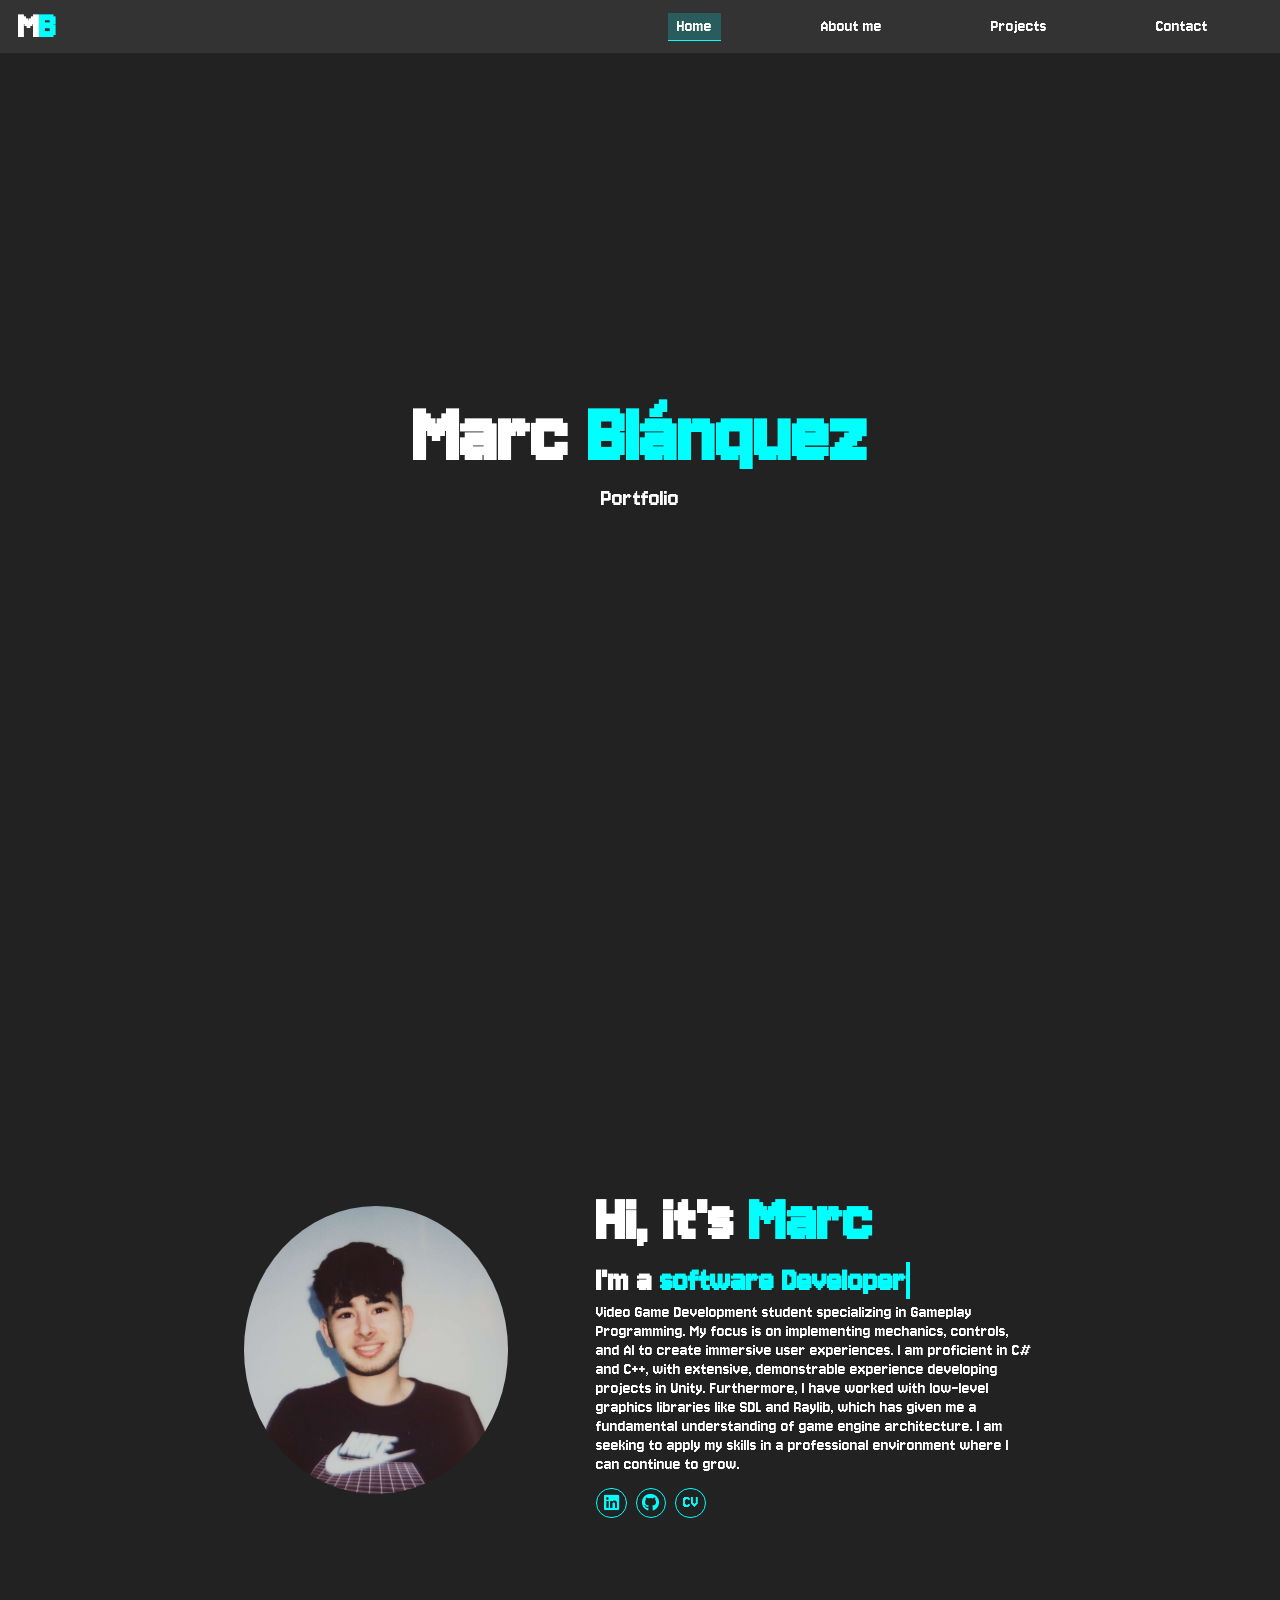
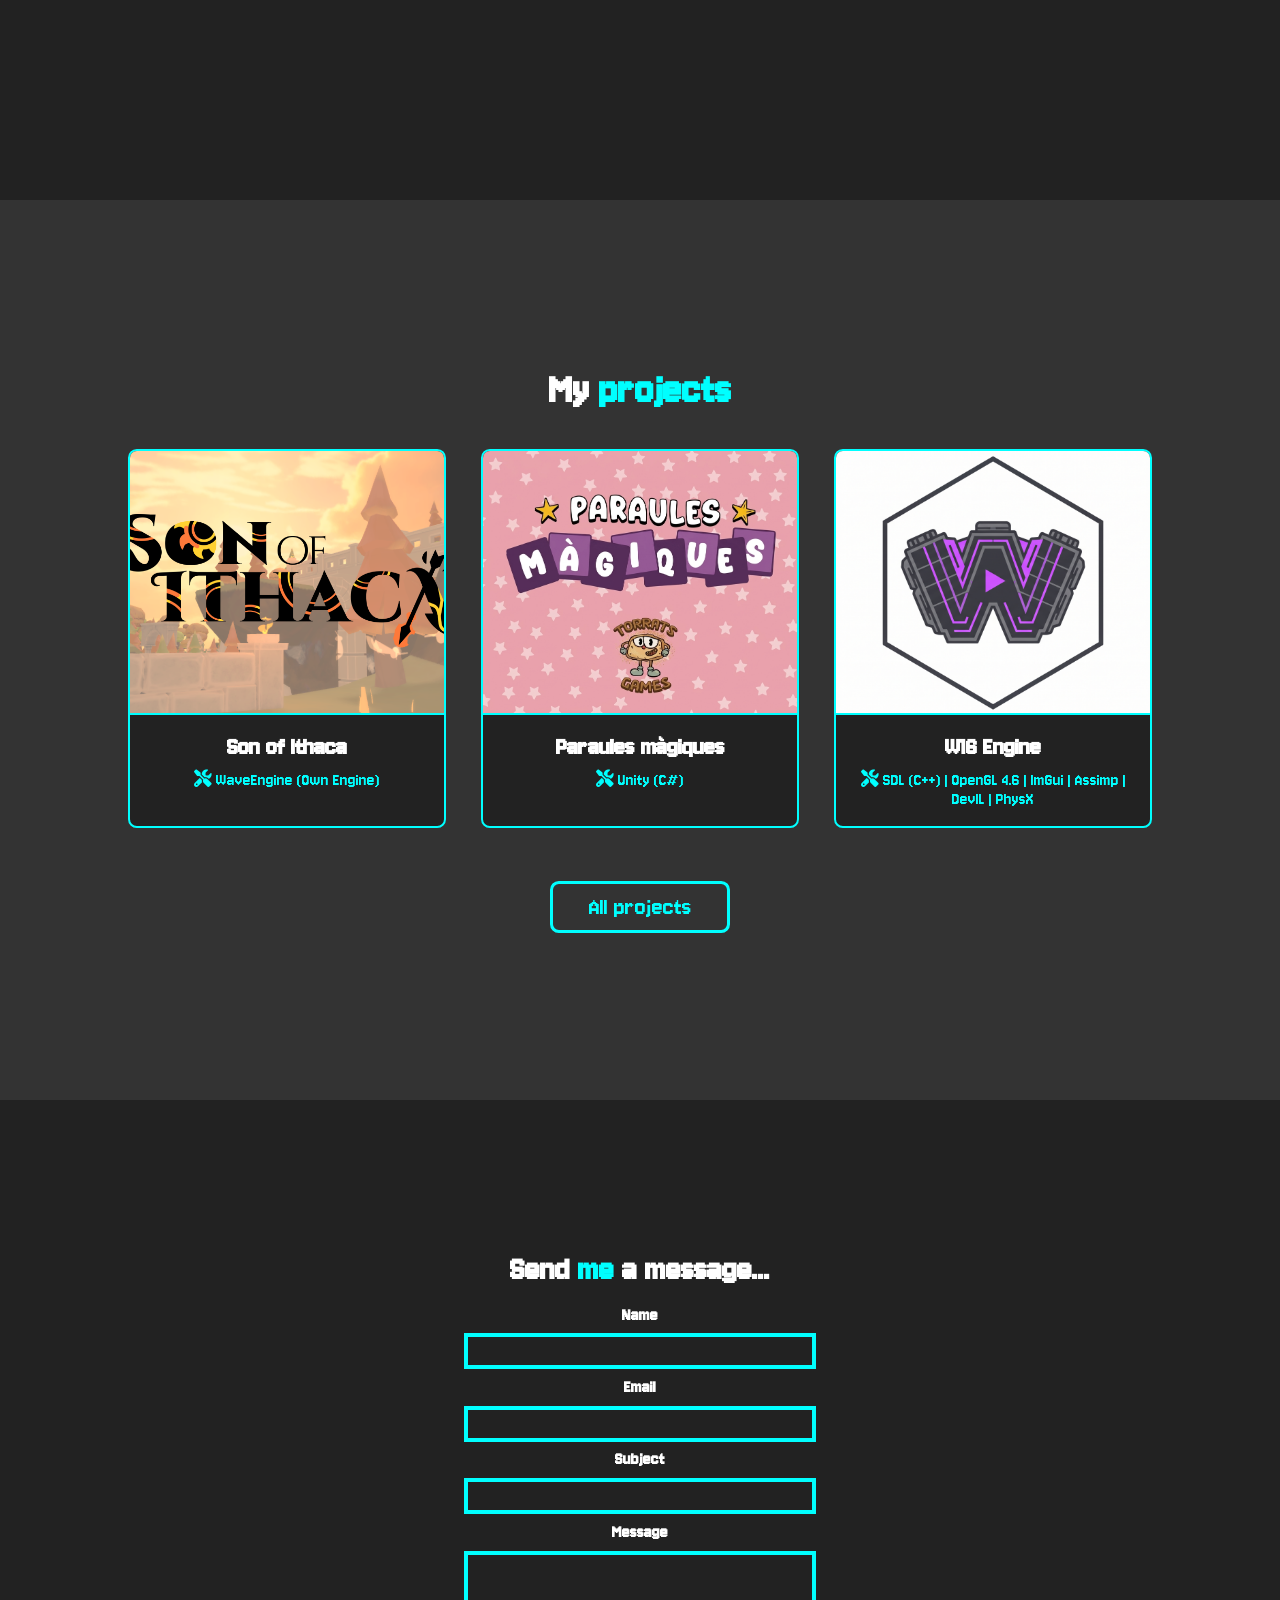
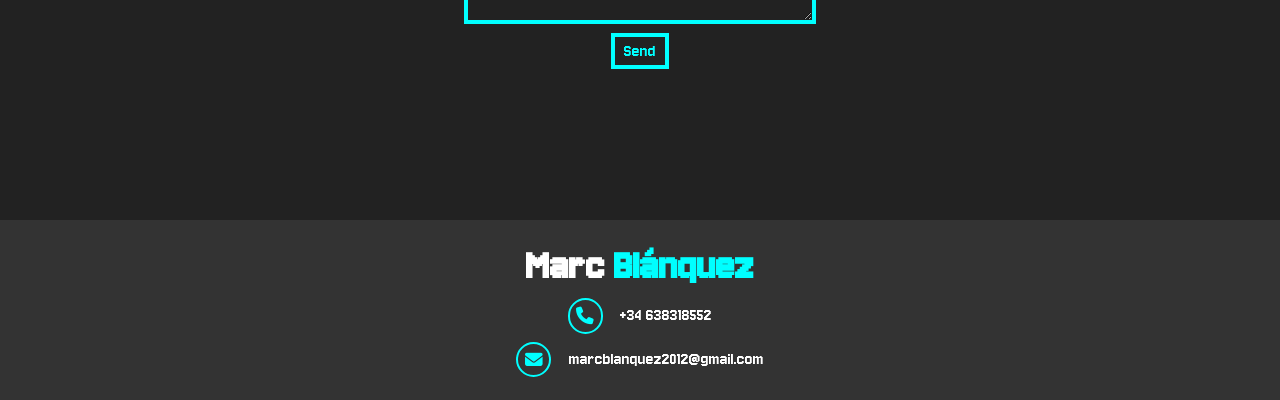
==== index.html @ d8233a61 "Update index.html" ====
<!DOCTYPE html>
<html lang="en">
<head>
  <meta charset="UTF-8">
  <meta http-equiv="X-UA-Compatible" content="IE=edge">
  <meta name="viewport" content="width=device-width, initial-scale=1.0, maximum-scale=1.0, user-scalable=no">
  <meta name="description" content="Portfolio of Marc Blánquez, a Gameplay and Engine Programmer specialized in C++, custom game engines, and gameplay mechanics. Explore my technical projects and game development work.">
  <link rel="icon" type="image/jpeg" href="resources/mi-foto.jpg">
  <link rel="apple-touch-icon" href="resources/mi-foto.jpg">
  <title>Marc Blánquez Portfolio</title>
  <link rel="stylesheet" href="https://cdnjs.cloudflare.com/ajax/libs/font-awesome/6.5.2/css/all.min.css">
  <link rel="stylesheet" href="css/styles.css">
  <link rel="stylesheet" href="css/index.css">
  <script src="data.js" defer></script>
  <script src="scripts.js" defer></script>
</head>
<body>
    <div class="wrapper">
        <header class ="header">
            <nav class="navbar">
                <div class="brand">
                    <h2>M<span>B</span></h2>
                </div>
                <ul class="menu">
                    <li><a href="#home">Home</a></li>
                    <li><a href="#about-me">About me</a></li>
                    <li><a href="#projects">Projects</a></li>
                    <li><a href="#contact">Contact</a></li>
                </ul>
            </nav>
        </header>  
        <main class="main">
            <div id="home" class="home">
                <video class="resume-video" loop autoplay muted>
                    <source src="resources/videos/Background.mp4" type="video/mp4">
                </video>
                <div class="home-content">
                    <h1>Marc <span>Blánquez</span></h1>
                    <p>Portfolio</p>
                </div>
            </div>
            <div id="about-me" class="about-me">
                <img class="self-image" src="resources/mi-foto.jpg" alt="">
                <div class="about-me-content">
                    <h1>Hi, it's <span>Marc</span></h2>
                    <h3 class="typing-text">I'm a <span></span></h3>
                    <p>Video Game Development student specializing in Gameplay Programming. My focus is on implementing mechanics, controls, and AI to create immersive user experiences. I am proficient in C# and C++, with extensive, demonstrable experience developing projects in Unity. Furthermore, I have worked with low-level graphics libraries like SDL and Raylib, which has given me a fundamental understanding of game engine architecture. I am seeking to apply my skills in a professional environment where I can continue to grow.</p>
                    <div class="about-me-icons">
                        <a href="https://linkedin.com/in/marc-blanquez-padilla-b49224221"><i class="fa-brands fa-linkedin"></i></a>
                        <a href="https://github.com/MarcBlanquezPadilla"><i class="fa-brands fa-github"></i></a>
                        <a class="about-me-download" href="resources/CV-ENG.pdf" download="MarcBlanquez_CV.pdf">CV</a>
                    </div>
                </div>                
            </div>
            <div id="projects" class="projects">
                <h1>My <span>projects</span></h1>
                <div id="projects-grid" class="projects-grid"></div>
                <button id="all-projects-btn" class="all-projects-btn">All projects</button>
            </div>
            <div id="contact" class="contact">
                <h1>Send <span>me</span> a message...</h1>
                <form action="https://formsubmit.co/marcblanquez2012@gmail.com" method="POST">
                    <h3>Name</h3>
                    <input class="contact-input" type="text" name="name" required>
                    <h3>Email</h3>
                    <input class="contact-input" type="email" name="email" required>
                    <h3>Subject</h3>
                    <input class="contact-input" type="text" name="subject" required>
                    <h3>Message</h3>
                    <textarea class = "contact-input" type="text" name="message" rows="3" required></textarea>
                    <button type ="submit">Send</button>
                </form>
            </div>
        </main>
        <footer>
            <div class="footer-content">
                <h2>Marc <span>Blánquez</span></h2>
                <div class="footer-contact">
                    <div class="footer-contact-icon"><i class="fa-solid fa-phone"></i></div>
                    <p>+34 638318552</p>
                </div>
                <div class="footer-contact">
                    <div class="footer-contact-icon"><i class="fa-solid fa-envelope"></i></div>
                    <p>marcblanquez2012@gmail.com</p>
                </div>
            </div>
        </footer>
    </div>  
</body>
</html>
---- css/styles.css ----
@import url('https://fonts.googleapis.com/css2?family=Jersey+10&display=swap');

* {
  margin: 0;
  padding: 0;
  box-sizing: border-box;
  text-decoration: none;
  border: none;
  outline: none;
  
  font-family: "Jersey 10", sans-serif;
}

html {
    scroll-behavior: smooth;
    -webkit-font-smoothing: antialiased;
    -webkit-text-size-adjust: 100%;
}

@media (orientation: landscape) and (max-width: 4000px) {
    html {
        font-size: 130%;
    }
}

@media (orientation: landscape) and (max-width: 3000px) {
    html {
        font-size: 100%;
    }
}

@media (orientation: landscape) and (max-width: 2500px) {
    html {
        font-size: 85%;
    }
}

@media (orientation: landscape) and (max-width: 2000px) {
    html {
        font-size: 70%;
    }
}

@media (orientation: landscape) and (max-width: 1500px) {
    html {
        font-size: 55%;
    }
}

@media (orientation: landscape) and (max-width: 1000px) {
    html {
        font-size: 40%;
    }
}

@media (orientation: landscape) and (max-width: 750px) {
    html {
        font-size: 30%;
    }
}

@media (orientation: portrait) and (max-width: 2000px) {
    html {
        font-size: 90%;
    }
}

@media (orientation: portrait) and (max-width: 1500px) {
    html {
        font-size: 75%;
    }
}

@media (orientation: portrait) and (max-width: 1000px) {
    html {
        font-size: 60%;
    }
}

@media (orientation: portrait) and (max-width: 750px) {
    html {
        font-size: 40%;
    }
}


body {
  font-family: "Jersey 10", sans-serif;
  overflow-x: hidden;
  background-color: #222222;
  display: flex;
}

.wrapper {
  width:100vw;
  height:400vh;
}

header {
    position: fixed;  
    width:100%;
    min-height: 6rem;
    background-color: #333333;
    z-index: 1000;
    display: flex;
    align-items: center;
    justify-content: center;
}

.navbar {
    width: 100vw;
    display: flex;
    justify-content: space-between;
    padding: 0.5rem 2rem;
    align-items: center;
}

.brand {
    font-size: 3rem;
    color: white;
    transition: ease .2s;
    cursor: pointer;
}

.brand span {
  color:aqua;
}

.brand:hover {
    transform: scale(1.1);
}

.menu {
    display:flex;
    width: 50vw;
    justify-content: space-around;
}

.menu li{
    list-style:none;
}

.menu a {
  color:white;
  text-decoration: none;
  padding:0.5rem 1rem;
  font-size: 2rem;
  border-bottom: 0.2rem solid transparent;
}

.menu a:hover , menu a:active{
    background-color: rgba(0,255,255, 20%);
    transition:ease .2s;
    border-bottom: 0.2rem solid aqua;
}

.menu a:not(:hover) {
    transition:ease-in .2s;
}

@media(orientation: portrait)
{
    .menu {
        width: 70vw;
    }
}

.menu a:hover, 
.menu a:active,
.menu a.active-link {
    background-color: rgba(0, 255, 255, 0.2);
    transition: ease .2s;
    border-bottom: 0.2rem solid aqua;
}

main {
    width: 100vw;
}

.home {
    width: 100vw;
    height: 100vh;
}

.resume-video {
    width: 100vw;
    height: 100vh;
    min-height: 70rem;
    object-fit: cover;
    position: absolute;
    z-index: -1;
    background-color: #222222;
}

.home-content {
    width: 100%;
    height: 100%;
    display: flex;
    flex-direction: column;
    align-items: center;
    justify-content: center;
    color:white;
}

.home-content h1 {
    font-size: 10rem;
}

.home-content h1 span{
    color:aqua;
}

.home-content p {
    font-size: 3rem;
}

.about-me{
    width: 100vw;
    height: 100vh;
    min-height: 70rem;
    background-color: #222222;
    align-items: center;
    justify-content: center;
    display: flex;
    flex-direction: row;
    gap: 10rem;
}

.about-me img{
    width: 30rem;
    border-radius: 50%;
}

.about-me-content {
    
    justify-content: center;
    display: inline-flex;
    flex-direction: column;
    width: 50rem;
    gap:0.5rem;
}

.about-me-content h1{
    font-size: 8rem;
    color: white;
}

.about-me-content h1 span{
    color:aqua;
}

.about-me-content h3{
    font-size: 4rem;
    color: white;
}

.about-me-content h3 span{
    color:aqua;
}

.about-me-content p{
    font-size: 2rem;
    color: white;
}

.about-me-icons{
    padding-top:1rem ;
    transition: ease 0.5s;
    display: flex;
    gap: 1rem;
}

.about-me-icons a {
    display: flex;
    justify-content: center;
    align-items: center;
    text-align: center;
    width: 3.5rem;
    height: 3.5rem;
    background-color: transparent;
    border: 0.2rem solid aqua;
    font-size: 2rem;
    border-radius: 50%;
    color:aqua;
}


.about-me-icons a:hover{
    transform: scale(1.1);
    color: white;
    border: 0.2rem solid white;
    transition: ease 0.2s;
    box-shadow: 0 0 0.5rem;
    
}

.typing-text span {
    position: relative;
}

.typing-text span::before{
    content: "software Developer";
    color: aqua;
    animation: words 8s infinite;
}

.typing-text span::after{
    content: "";
    color: aqua;
    width: calc(100%);
    border-left: 0.5rem solid aqua;
    animation: cursor 0.6s infinite;
}

@keyframes cursor {
    to{
        border-left: 0.5rem solid transparent;
    }
}

@keyframes words {
    0%,50% {
        content:"student";
    }
    51%,100% {
        content:"gameplay programmer";
    }
}

@media(orientation: portrait)
{
    .about-me {
        flex-direction: column;
        
    }

    .about-me-content {
        justify-content: center;
        display: inline-flex;
        flex-direction: column;
    }
}

.projects {
    width: 100vw;
    min-height: 100vh; 
    height: auto; 
    background-color: #333333;
    display: flex;
    flex-direction: column;
    align-items: center;
    justify-content: center;
    gap: 2rem;
    padding: 10rem 0;
}

.projects h1 {
    font-size: 5rem;
    color: white;
}

.projects h1 span {
    color: aqua;
}


.projects-grid {
    display: grid;
    grid-template-columns: repeat(auto-fit, minmax(30rem, 1fr));
    gap: 4rem;
    width: 80vw;
    max-width: 120rem;
    padding: 2rem 0;
}

.project-card {
    background-color: #222222;
    border: 0.3rem solid aqua;
    border-radius: 1rem;
    overflow: hidden;
    cursor: pointer;
    transition: transform 0.3s ease, box-shadow 0.3s ease, border-color 0.3s ease;
    display: flex;
    flex-direction: column;
}

.project-card:hover {
    transform: scale(1.05);
    box-shadow: 0rem 0rem 5rem rgba(0, 255, 255, 0.4);
    border-color: white;
}

.media-container {
    position: relative;
    width: 100%;
    height: 30rem;
    border-bottom: 0.3rem solid aqua;
    transition: border-color 0.3s ease;
}

.project-card:hover .media-container {
    border-bottom: 0.3rem solid white;
}

.card-poster {
    position: absolute;
    top: 0;
    left: 0;
    width: 100%;
    height: 100%;
    object-fit: cover;
    z-index: 1;
    transition: opacity 0.3s ease;
}

.project-card-video {
    width: 100%;
    height: 30rem;
    object-fit: cover;
    border-bottom: 0.3rem solid aqua;
    transition: border-color 0.3s ease;
}


.project-card:hover .project-card-video {
    border-bottom: 0.3rem solid white;
}

.project-card-info {
    padding: 2rem;
    text-align: center;
    display: flex;
    flex-direction: column;
    gap: 1rem;
}

.project-card-info h3 {
    color: white;
    font-size: 3rem;
}

.project-card-info p {
    color: aqua;
    font-size: 2rem;
}

.all-projects-btn {
    font-size: 3rem;
    padding: 1rem 4rem;
    border: 0.4rem solid aqua;
    background-color: transparent;
    color: aqua;
    border-radius: 1rem;
    transition: ease 0.3s;
    cursor: pointer;
    margin-top: 2rem;
}

.all-projects-btn:hover {
    transform: scale(1.1);
    color: white;
    border: 0.4rem solid white;
    box-shadow: 0 0 1.5rem rgba(0, 255, 255, 0.4);
}

.contact{
    width: 100vw;
    height: 80vh;
    min-height: 55rem;
    background-color: #222222;
    display: flex;
    flex-direction: column;
    align-items: center;
    justify-content: center;
    gap:2rem;
}

.contact h3 {
    font-size: 2rem;
    color: white;
}

.contact-input {
    background-color: transparent;
    border: 0.5rem solid aqua;
    font-size: 2rem;
    padding: 0.5rem;
    width: 40rem;
    color: white;
    display: flex;
    flex-direction: column;
    text-align: left;
}


form {
    display:flex;
    flex-direction: column;
    justify-content: center;
    align-items: center;
    gap: 1rem;
}

.contact h1 {
    font-size: 4rem ;   
    color: white;
}

.contact h1 span{ 
    color: aqua;
}

.contact button {
    font-size: 2rem;
    padding: 0.5rem 1rem;
    border: 0.5rem solid aqua;
    background-color: transparent;
    color: aqua;
    transition: ease 0.2s;
}

.contact button:hover {
    transform: scale(1.1);
    color: white;
    border: 0.5rem solid white;
    box-shadow: 0 0 0.5rem;
    cursor: pointer;
}

footer {
    width: 100vw;
    height: 20vh;
    min-height: 15rem;
    background-color: #333333;
    display: flex;
    justify-content: center;
    align-items: center;
    text-align: center;
}

footer h2 {
    font-size: 5rem;
    color: white;
}

footer h2 span{
    color: aqua;
}

.footer-content {
    display: flex;
    flex-direction: column;
    gap:1rem;
}

.footer-contact {
    display: flex;
    justify-content: center;
    align-items: center;
    gap: 2rem;
    color:white;
    font-size: 2rem;
    
}

.footer-contact-icon{
    display: flex;
    align-items: center;
    justify-content: center;
    width: 4rem;
    height: 4rem;
    border: 0.3rem solid aqua;
    border-radius: 50%;
    color: aqua;
}
---- css/index.css ----
@import url('https://fonts.googleapis.com/css2?family=Jersey+10&display=swap');

* {
  margin: 0;
  padding: 0;
  box-sizing: border-box;
  text-decoration: none;
  border: none;
  outline: none;
  
  font-family: "Jersey 10", sans-serif;
}

html {
    scroll-behavior: smooth;
    -webkit-font-smoothing: antialiased;
    -webkit-text-size-adjust: 100%;
}

@media (orientation: landscape) and (max-width: 4000px) {
    html {
        font-size: 130%;
    }
}

@media (orientation: landscape) and (max-width: 3000px) {
    html {
        font-size: 100%;
    }
}

@media (orientation: landscape) and (max-width: 2500px) {
    html {
        font-size: 85%;
    }
}

@media (orientation: landscape) and (max-width: 2000px) {
    html {
        font-size: 70%;
    }
}

@media (orientation: landscape) and (max-width: 1500px) {
    html {
        font-size: 55%;
    }
}

@media (orientation: landscape) and (max-width: 1000px) {
    html {
        font-size: 40%;
    }
}

@media (orientation: landscape) and (max-width: 750px) {
    html {
        font-size: 30%;
    }
}

@media (orientation: portrait) and (max-width: 2000px) {
    html {
        font-size: 90%;
    }
}

@media (orientation: portrait) and (max-width: 1500px) {
    html {
        font-size: 75%;
    }
}

@media (orientation: portrait) and (max-width: 1000px) {
    html {
        font-size: 60%;
    }
}

@media (orientation: portrait) and (max-width: 750px) {
    html {
        font-size: 40%;
    }
}


body {
  font-family: "Jersey 10", sans-serif;
  overflow-x: hidden;
  background-color: #222222;
  display: flex;
}

.wrapper {
  width:100vw;
  height:100vh;
}

.home {
    width: 100vw;
    height: 100vh;
}

.resume-video {
    width: 100vw;
    height: 100vh;
    min-height: 70rem;
    object-fit: cover;
    position: absolute;
    z-index: -1;
    background-color: #222222;
}

.home-content {
    width: 100%;
    height: 100%;
    display: flex;
    flex-direction: column;
    align-items: center;
    justify-content: center;
    color:white;
}

.home-content h1 {
    font-size: 10rem;
}

.home-content h1 span{
    color:aqua;
}

.home-content p {
    font-size: 3rem;
}

.about-me{
    width: 100vw;
    height: 100vh;
    min-height: 70rem;
    background-color: #222222;
    align-items: center;
    justify-content: center;
    display: flex;
    flex-direction: row;
    gap: 10rem;
}

.about-me img{
    width: 30rem;
    border-radius: 50%;
}

.about-me-content {
    
    justify-content: center;
    display: inline-flex;
    flex-direction: column;
    width: 50rem;
    gap:0.5rem;
}

.about-me-content h1{
    font-size: 8rem;
    color: white;
}

.about-me-content h1 span{
    color:aqua;
}

.about-me-content h3{
    font-size: 4rem;
    color: white;
}

.about-me-content h3 span{
    color:aqua;
}

.about-me-content p{
    font-size: 2rem;
    color: white;
}

.about-me-icons{
    padding-top:1rem ;
    transition: ease 0.5s;
    display: flex;
    gap: 1rem;
}

.about-me-icons a {
    display: flex;
    justify-content: center;
    align-items: center;
    text-align: center;
    width: 3.5rem;
    height: 3.5rem;
    background-color: transparent;
    border: 0.2rem solid aqua;
    font-size: 2rem;
    border-radius: 50%;
    color:aqua;
}


.about-me-icons a:hover{
    transform: scale(1.1);
    color: white;
    border: 0.2rem solid white;
    transition: ease 0.2s;
    box-shadow: 0 0 0.5rem;
    
}

.typing-text span {
    position: relative;
}

.typing-text span::before{
    content: "software Developer";
    color: aqua;
    animation: words 8s infinite;
}

.typing-text span::after{
    content: "";
    color: aqua;
    width: calc(100%);
    border-left: 0.5rem solid aqua;
    animation: cursor 0.6s infinite;
}

@keyframes cursor {
    to{
        border-left: 0.5rem solid transparent;
    }
}

@keyframes words {
    0%,50% {
        content:"student";
    }
    51%,100% {
        content:"gameplay programmer";
    }
}

@media(orientation: portrait)
{
    .about-me {
        flex-direction: column;
        
    }

    .about-me-content {
        justify-content: center;
        display: inline-flex;
        flex-direction: column;
    }
}

.projects {
    width: 100vw;
    min-height: 100vh; 
    height: auto; 
    background-color: #333333;
    display: flex;
    flex-direction: column;
    align-items: center;
    justify-content: center;
    gap: 2rem;
    padding: 10rem 0;
}

.projects h1 {
    font-size: 5rem;
    color: white;
}

.projects h1 span {
    color: aqua;
}


.projects-grid {
    display: grid;
    grid-template-columns: repeat(auto-fit, minmax(30rem, 1fr));
    gap: 4rem;
    width: 80vw;
    max-width: 120rem;
    padding: 2rem 0;
}

.project-card {
    background-color: #222222;
    border: 0.3rem solid aqua;
    border-radius: 1rem;
    overflow: hidden;
    cursor: pointer;
    transition: transform 0.3s ease, box-shadow 0.3s ease, border-color 0.3s ease;
    display: flex;
    flex-direction: column;
}

.project-card:hover {
    transform: scale(1.05);
    box-shadow: 0rem 0rem 5rem rgba(0, 255, 255, 0.4);
    border-color: white;
}

.media-container {
    position: relative;
    width: 100%;
    height: 30rem;
    border-bottom: 0.3rem solid aqua;
    transition: border-color 0.3s ease;
}

.project-card:hover .media-container {
    border-bottom: 0.3rem solid white;
}

.card-poster {
    position: absolute;
    top: 0;
    left: 0;
    width: 100%;
    height: 100%;
    object-fit: cover;
    z-index: 1;
    transition: opacity 0.3s ease;
}

.project-card-video {
    width: 100%;
    height: 30rem;
    object-fit: cover;
    border-bottom: 0.3rem solid aqua;
    transition: border-color 0.3s ease;
}


.project-card:hover .project-card-video {
    border-bottom: 0.3rem solid white;
}

.project-card-info {
    padding: 2rem;
    text-align: center;
    display: flex;
    flex-direction: column;
    gap: 1rem;
}

.project-card-info h3 {
    color: white;
    font-size: 3rem;
}

.project-card-info p {
    color: aqua;
    font-size: 2rem;
}

.all-projects-btn {
    font-size: 3rem;
    padding: 1rem 4rem;
    border: 0.4rem solid aqua;
    background-color: transparent;
    color: aqua;
    border-radius: 1rem;
    transition: ease 0.3s;
    cursor: pointer;
    margin-top: 2rem;
}

.all-projects-btn:hover {
    transform: scale(1.1);
    color: white;
    border: 0.4rem solid white;
    box-shadow: 0 0 1.5rem rgba(0, 255, 255, 0.4);
}

.contact{
    width: 100vw;
    height: 80vh;
    min-height: 55rem;
    background-color: #222222;
    display: flex;
    flex-direction: column;
    align-items: center;
    justify-content: center;
    gap:2rem;
}

.contact h3 {
    font-size: 2rem;
    color: white;
}

.contact-input {
    background-color: transparent;
    border: 0.5rem solid aqua;
    font-size: 2rem;
    padding: 0.5rem;
    width: 40rem;
    color: white;
    display: flex;
    flex-direction: column;
    text-align: left;
}


form {
    display:flex;
    flex-direction: column;
    justify-content: center;
    align-items: center;
    gap: 1rem;
}

.contact h1 {
    font-size: 4rem ;   
    color: white;
}

.contact h1 span{ 
    color: aqua;
}

.contact button {
    font-size: 2rem;
    padding: 0.5rem 1rem;
    border: 0.5rem solid aqua;
    background-color: transparent;
    color: aqua;
    transition: ease 0.2s;
}

.contact button:hover {
    transform: scale(1.1);
    color: white;
    border: 0.5rem solid white;
    box-shadow: 0 0 0.5rem;
    cursor: pointer;
}
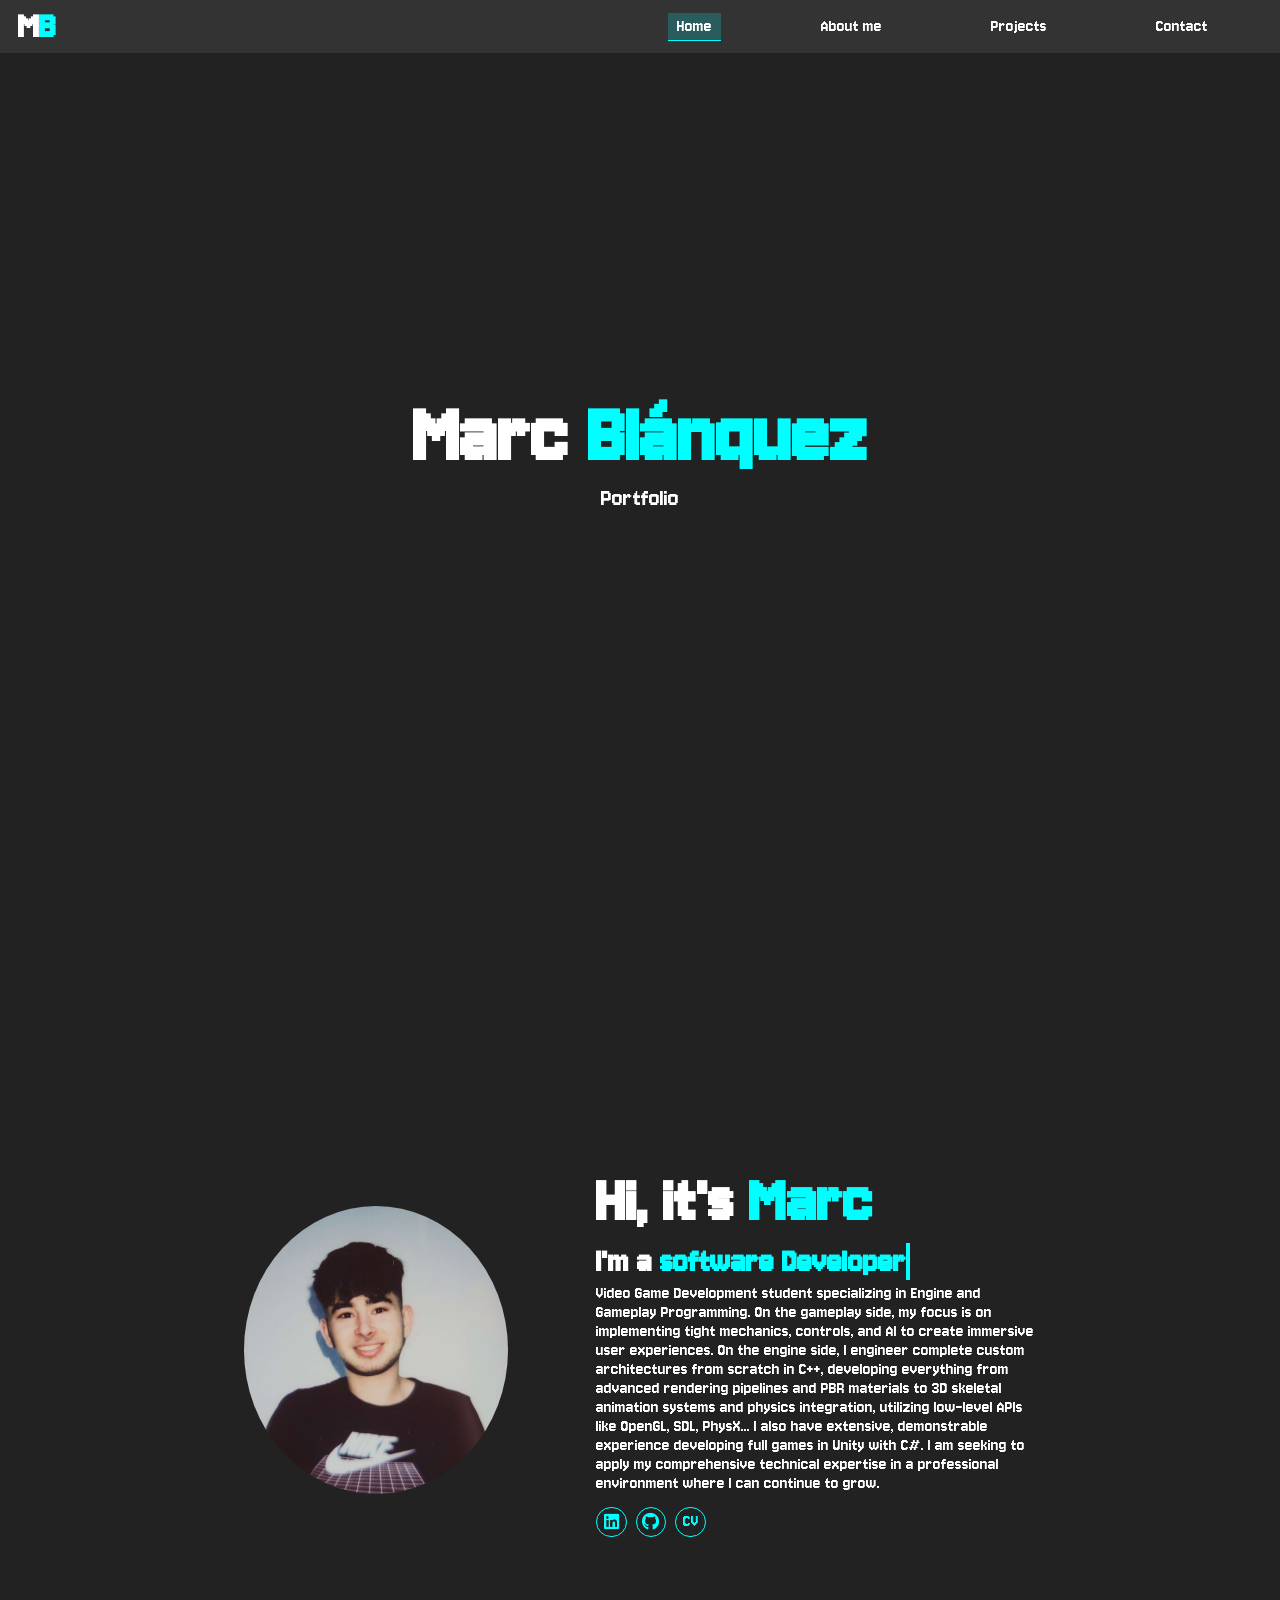
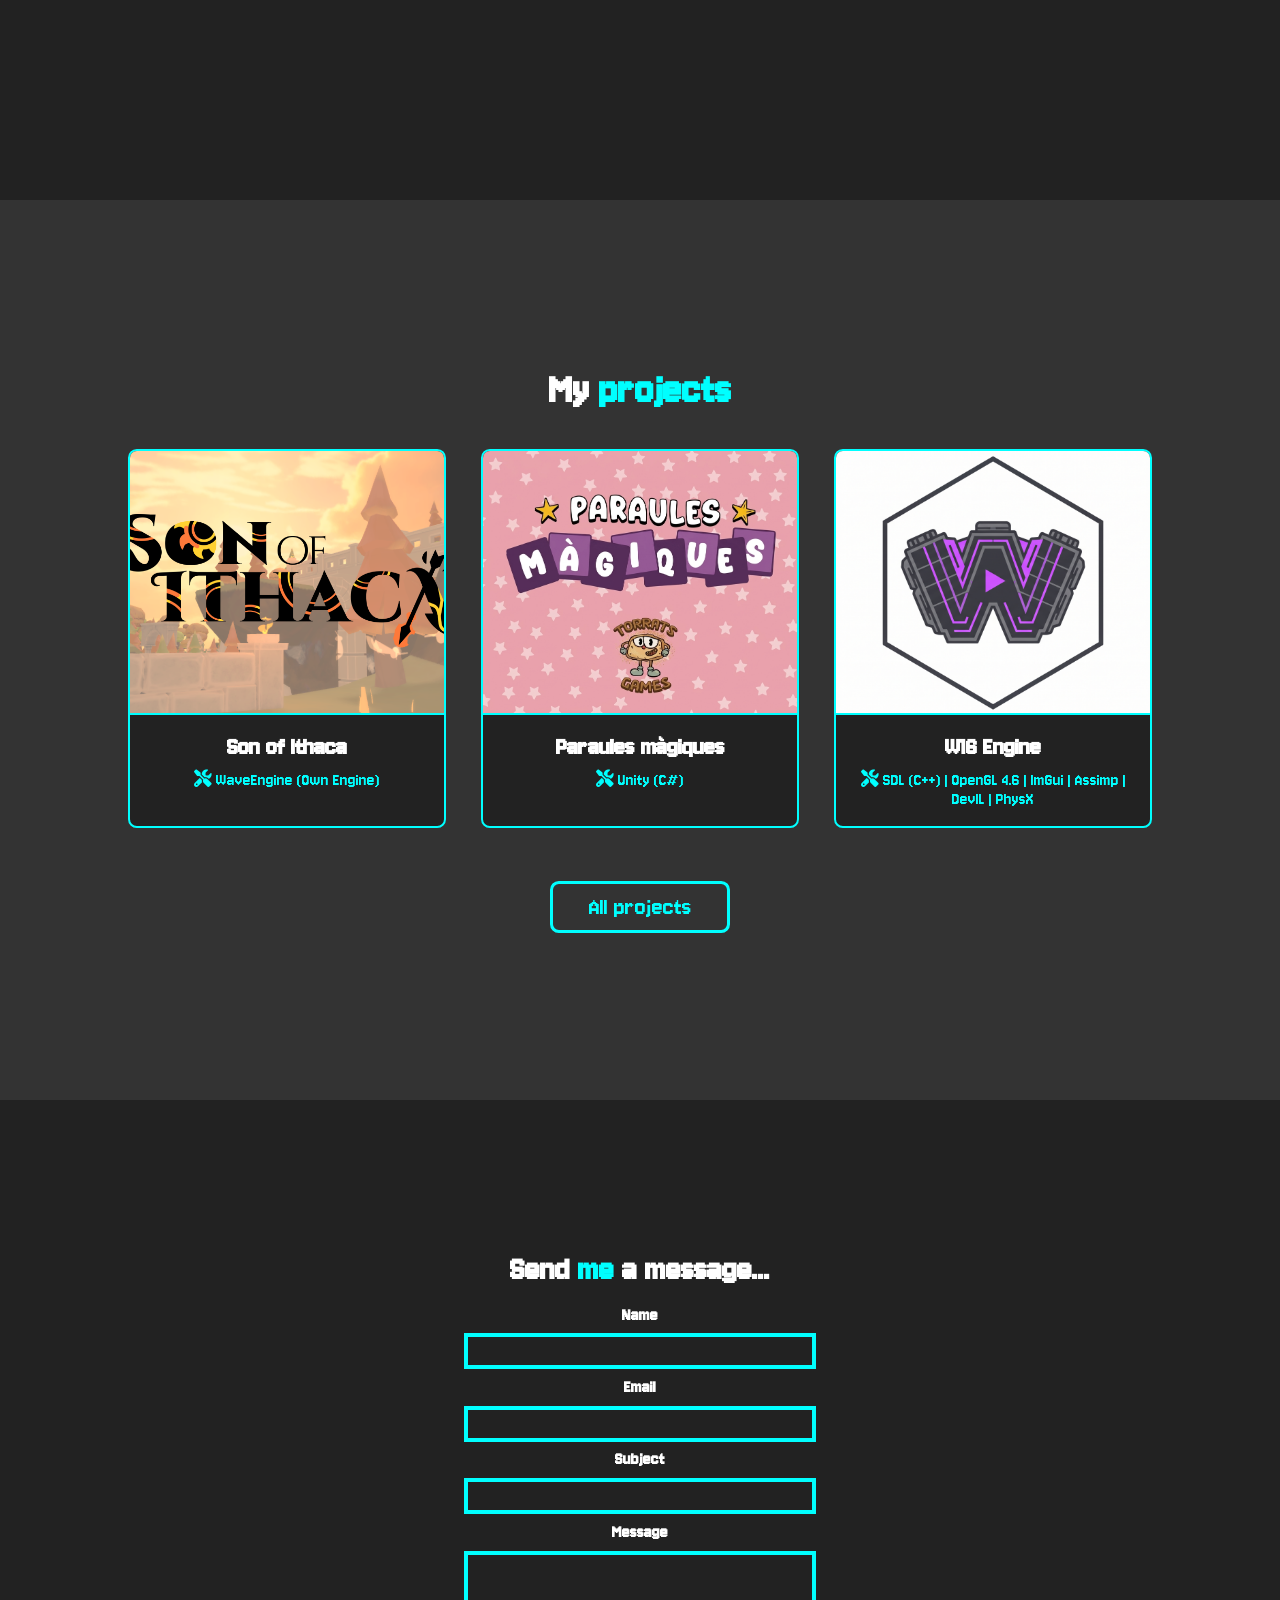
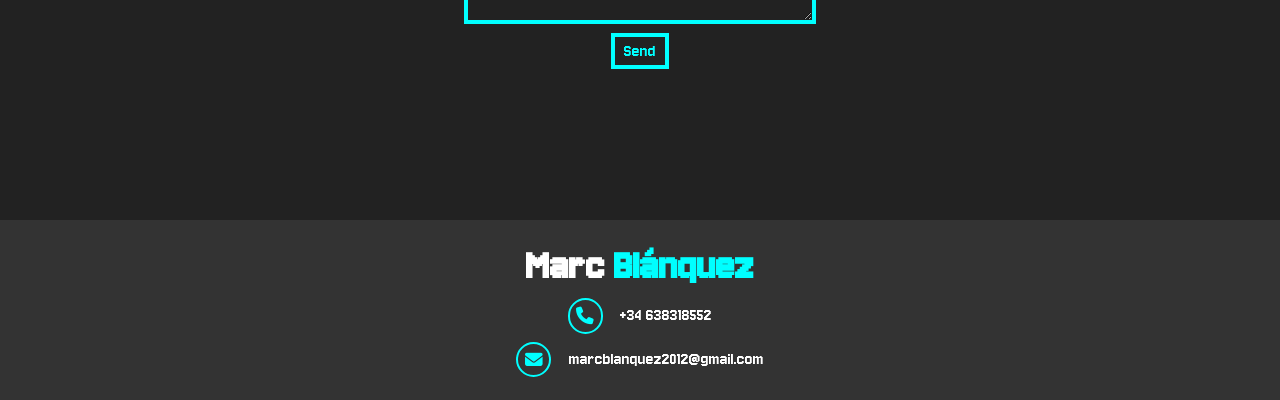
==== commit fe3c9a24: "Desription" ====
--- a/index.html
+++ b/index.html
@@ -5,8 +5,8 @@
   <meta http-equiv="X-UA-Compatible" content="IE=edge">
   <meta name="viewport" content="width=device-width, initial-scale=1.0, maximum-scale=1.0, user-scalable=no">
   <meta name="description" content="Portfolio of Marc Blánquez, a Gameplay and Engine Programmer specialized in C++, custom game engines, and gameplay mechanics. Explore my technical projects and game development work.">
-  <link rel="icon" type="image/jpeg" href="resources/mi-foto.jpg">
-  <link rel="apple-touch-icon" href="resources/mi-foto.jpg">
+  <link rel="icon" type="image/jpeg" href="resources/icon.png">
+  <link rel="apple-touch-icon" href="resources/icon.png">
   <title>Marc Blánquez Portfolio</title>
   <link rel="stylesheet" href="https://cdnjs.cloudflare.com/ajax/libs/font-awesome/6.5.2/css/all.min.css">
   <link rel="stylesheet" href="css/styles.css">
@@ -44,7 +44,7 @@
                 <div class="about-me-content">
                     <h1>Hi, it's <span>Marc</span></h2>
                     <h3 class="typing-text">I'm a <span></span></h3>
-                    <p>Video Game Development student specializing in Gameplay Programming. My focus is on implementing mechanics, controls, and AI to create immersive user experiences. I am proficient in C# and C++, with extensive, demonstrable experience developing projects in Unity. Furthermore, I have worked with low-level graphics libraries like SDL and Raylib, which has given me a fundamental understanding of game engine architecture. I am seeking to apply my skills in a professional environment where I can continue to grow.</p>
+                    <p>Video Game Development student specializing in Engine and Gameplay Programming. On the gameplay side, my focus is on implementing tight mechanics, controls, and AI to create immersive user experiences. On the engine side, I engineer complete custom architectures from scratch in C++, developing everything from advanced rendering pipelines and PBR materials to 3D skeletal animation systems and physics integration, utilizing low-level APIs like OpenGL, SDL, PhysX... I also have extensive, demonstrable experience developing full games in Unity with C#. I am seeking to apply my comprehensive technical expertise in a professional environment where I can continue to grow.</p>
                     <div class="about-me-icons">
                         <a href="https://linkedin.com/in/marc-blanquez-padilla-b49224221"><i class="fa-brands fa-linkedin"></i></a>
                         <a href="https://github.com/MarcBlanquezPadilla"><i class="fa-brands fa-github"></i></a>
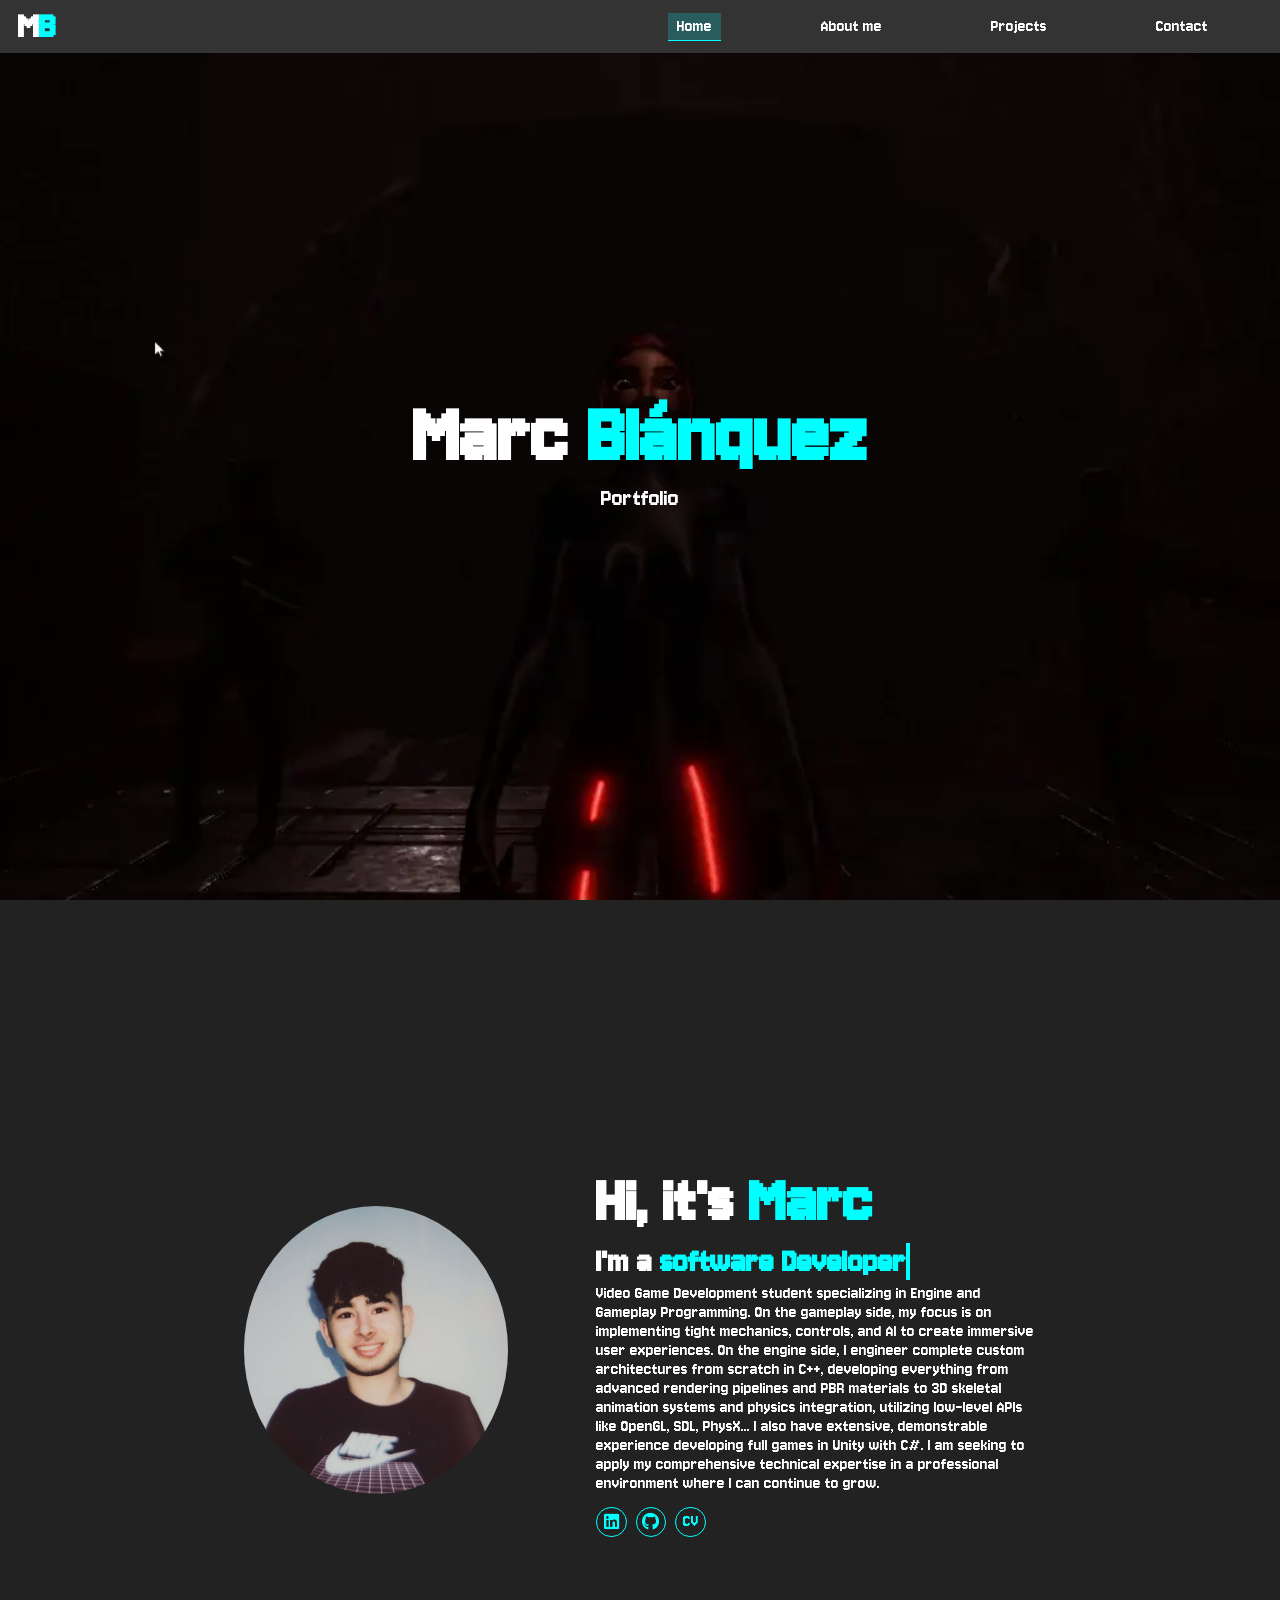
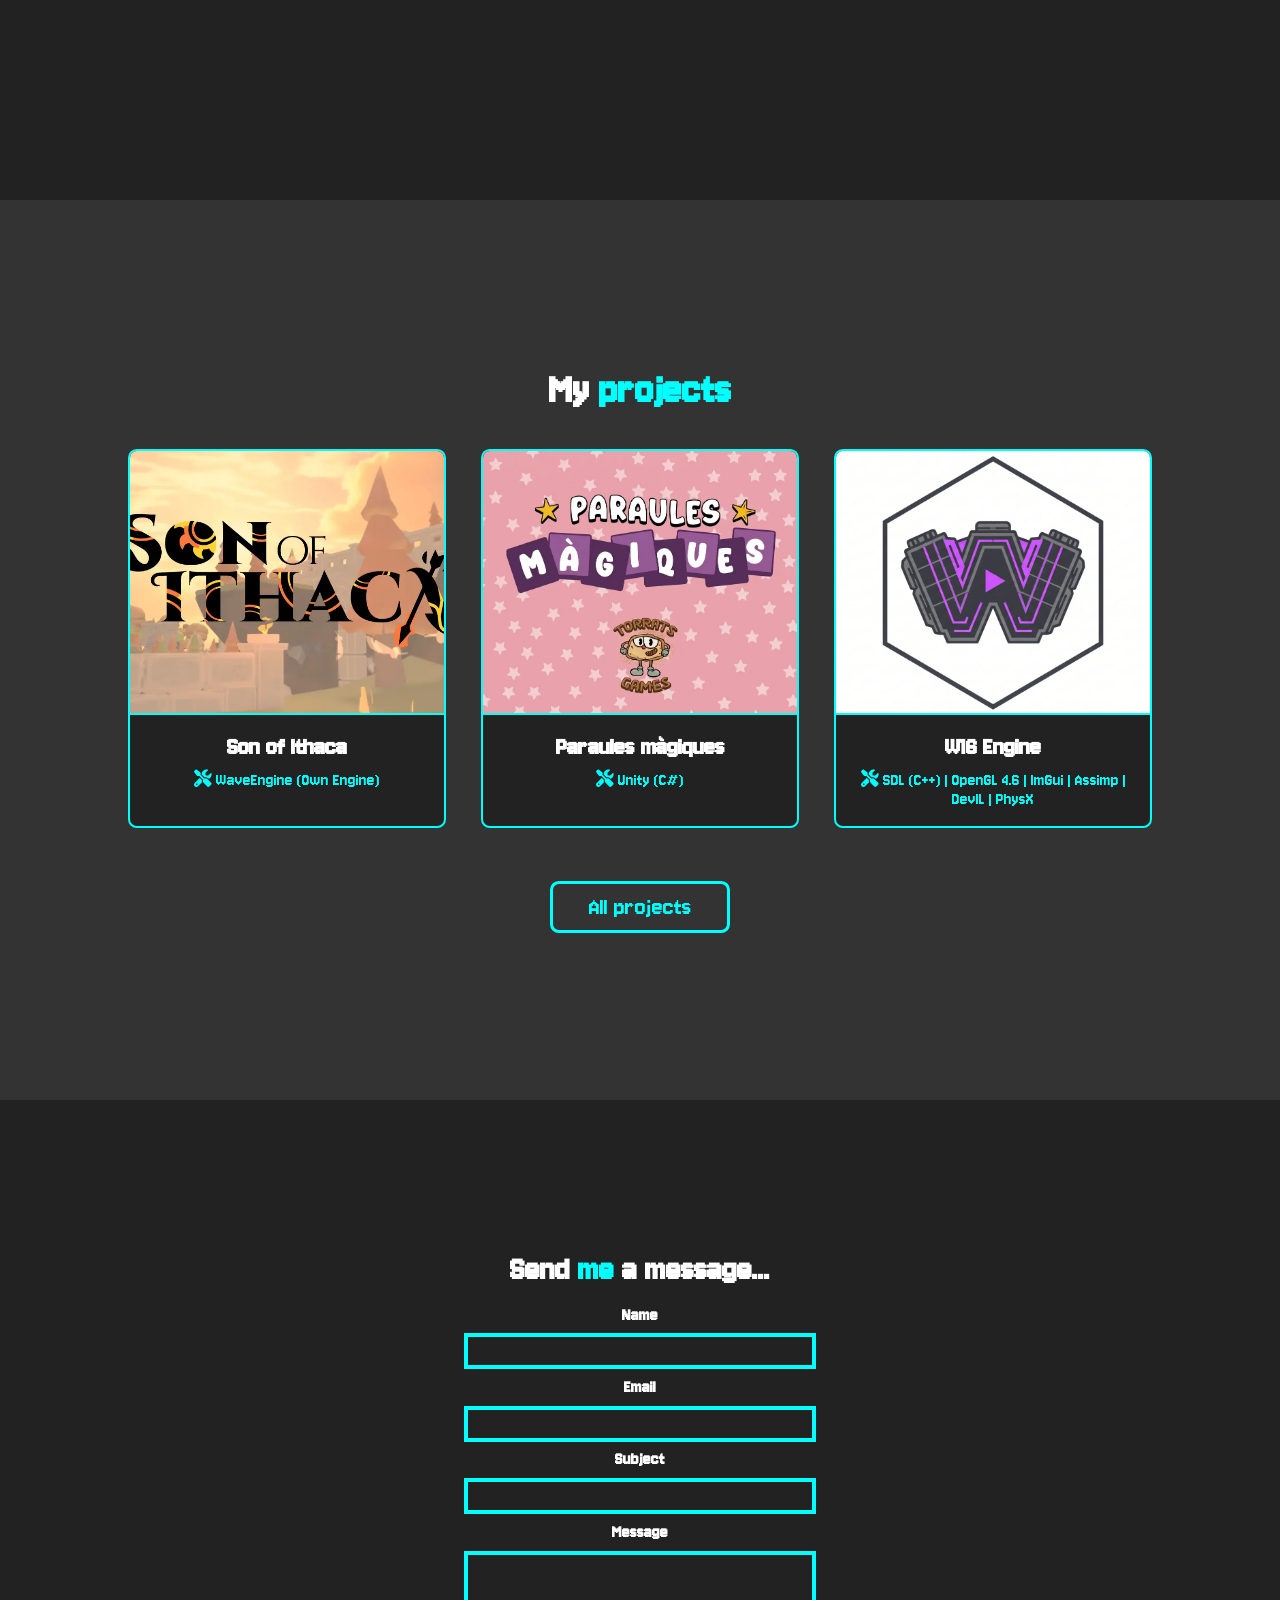
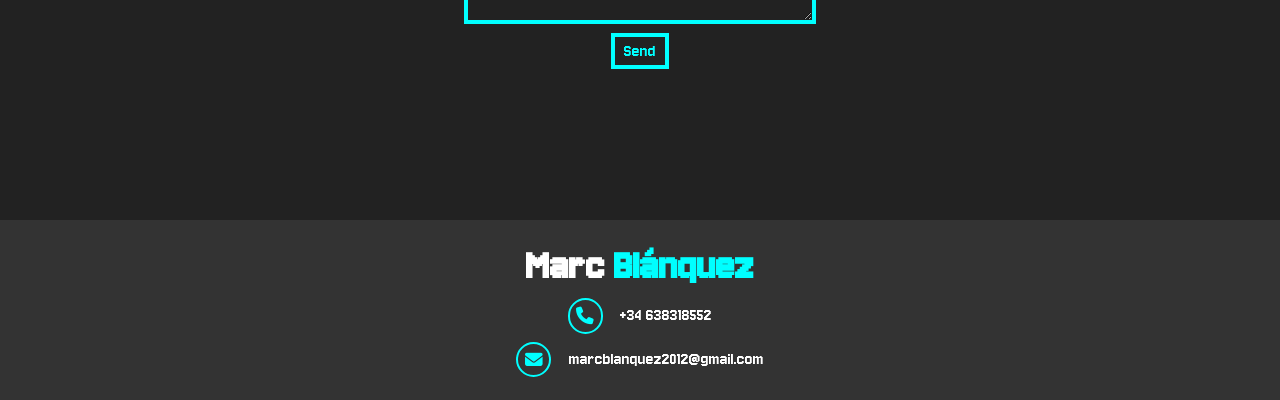
==== commit c30d9ebf: "background poster" ====
--- a/index.html
+++ b/index.html
@@ -31,7 +31,7 @@
         </header>  
         <main class="main">
             <div id="home" class="home">
-                <video class="resume-video" loop autoplay muted>
+                <video class="resume-video" loop autoplay muted poster="resources/posters/background.webp">
                     <source src="resources/videos/Background.mp4" type="video/mp4">
                 </video>
                 <div class="home-content">
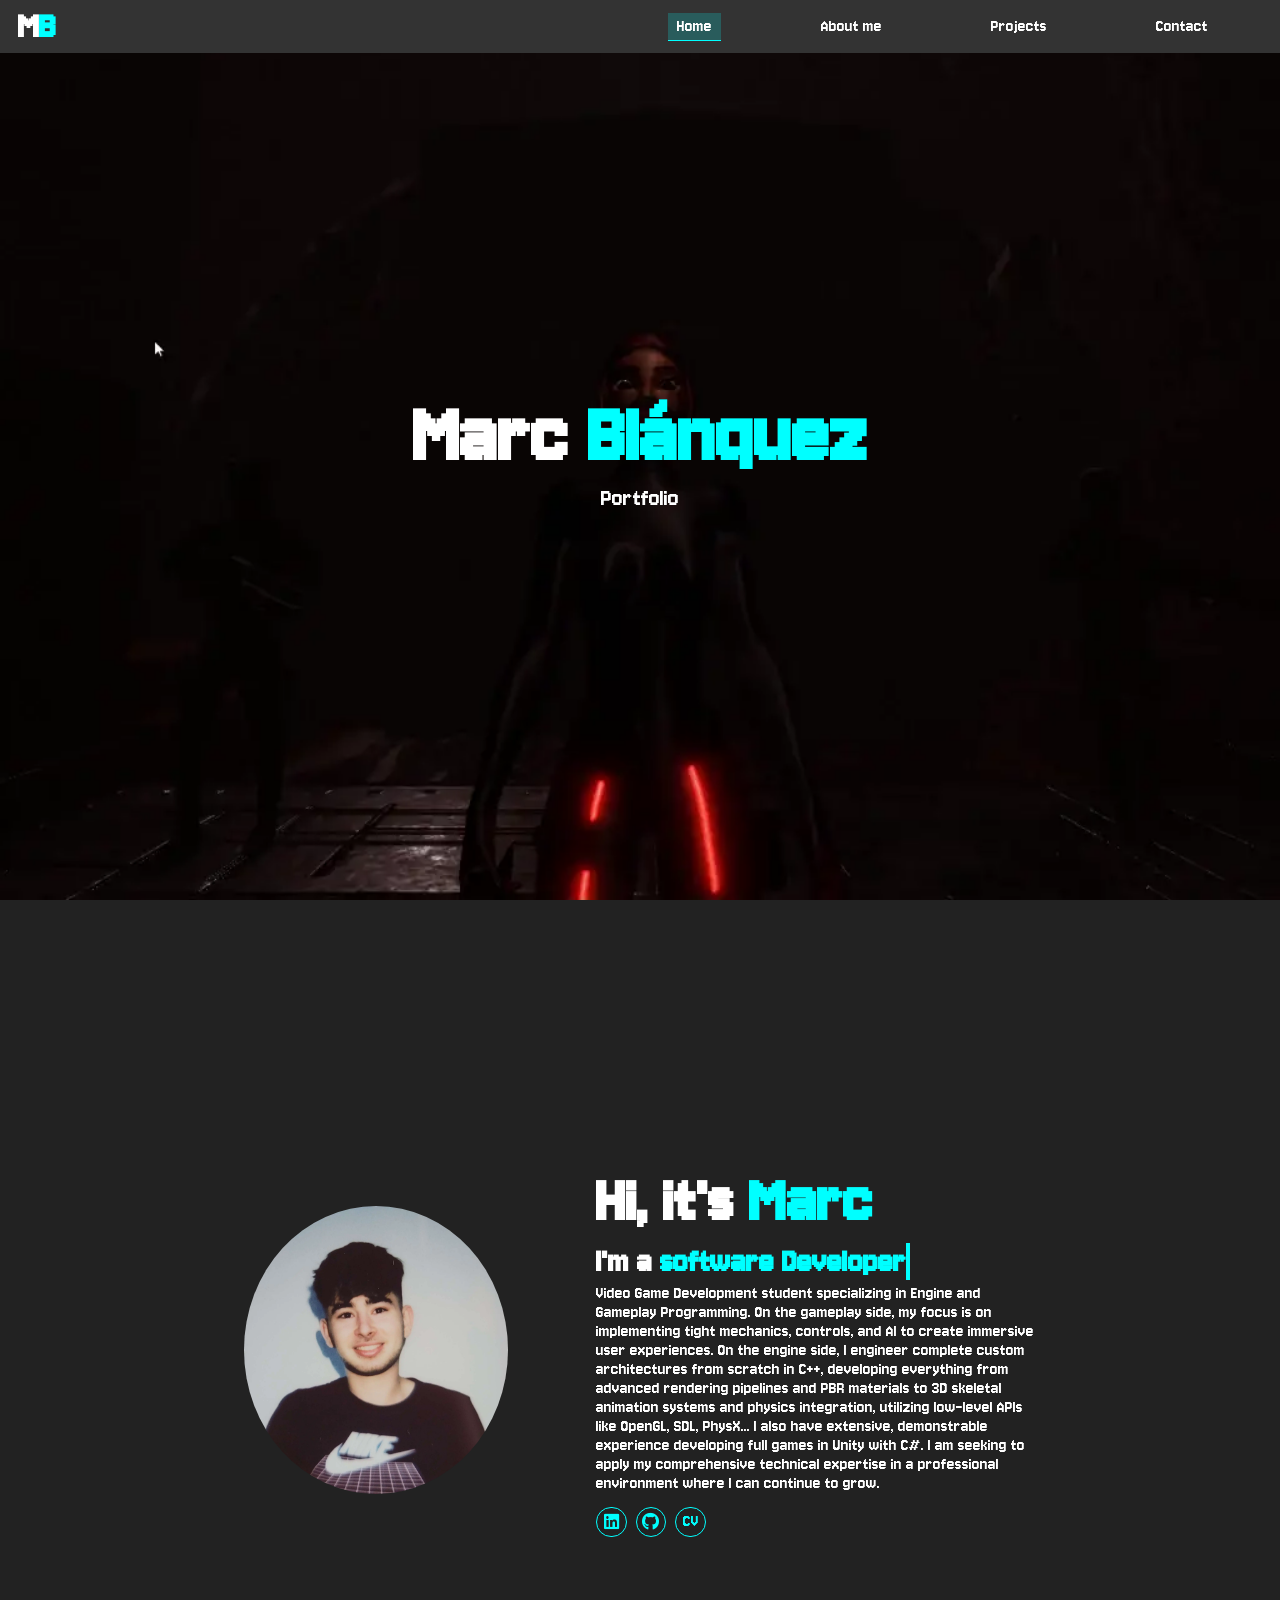
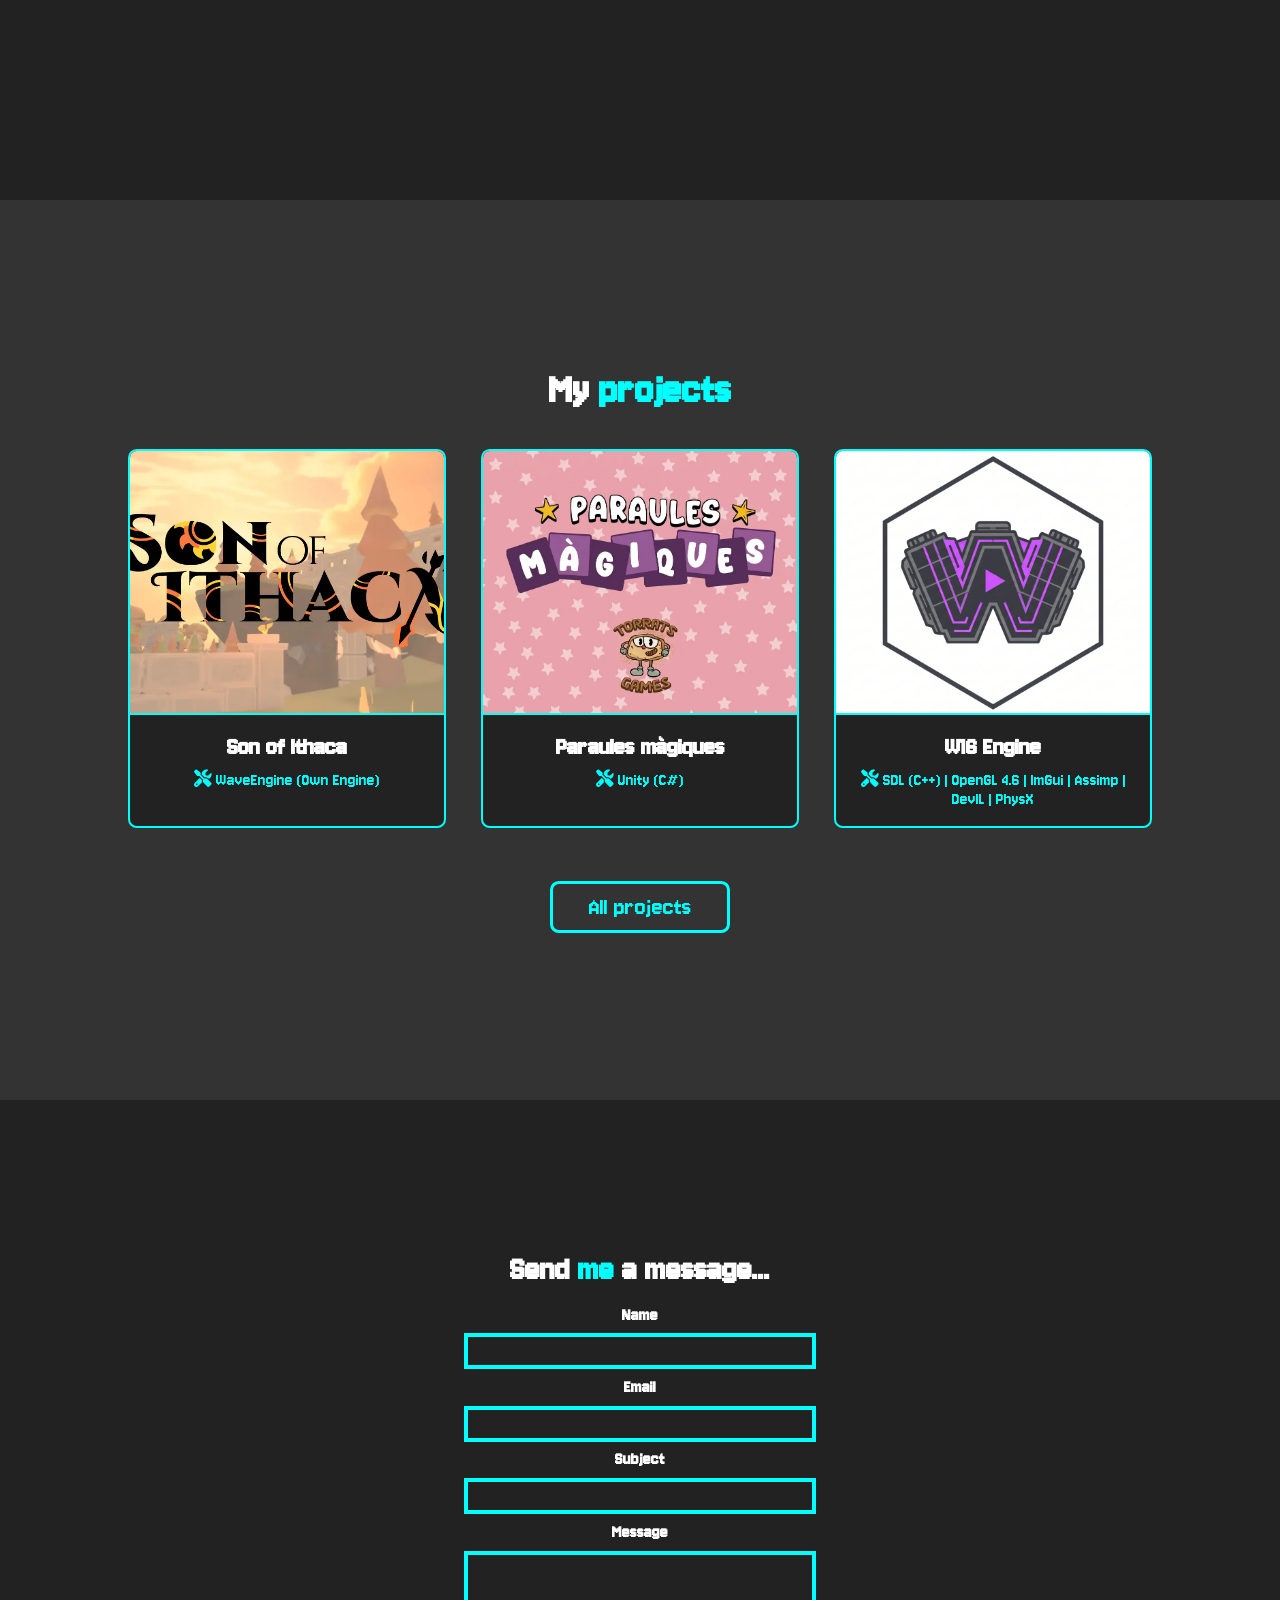
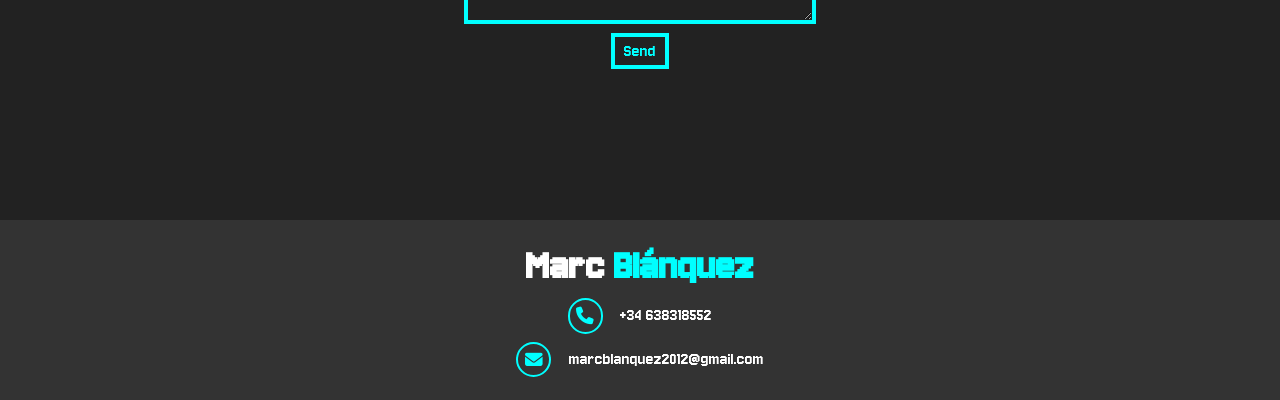
==== commit 3162f7ac: "Optimization icon and myphoto" ====
--- a/index.html
+++ b/index.html
@@ -5,8 +5,8 @@
   <meta http-equiv="X-UA-Compatible" content="IE=edge">
   <meta name="viewport" content="width=device-width, initial-scale=1.0, maximum-scale=1.0, user-scalable=no">
   <meta name="description" content="Portfolio of Marc Blánquez, a Gameplay and Engine Programmer specialized in C++, custom game engines, and gameplay mechanics. Explore my technical projects and game development work.">
-  <link rel="icon" type="image/jpeg" href="resources/icon.png">
-  <link rel="apple-touch-icon" href="resources/icon.png">
+  <link rel="icon" type="image/jpeg" href="resources/icon.webp">
+  <link rel="apple-touch-icon" href="resources/icon.webp">
   <title>Marc Blánquez Portfolio</title>
   <link rel="stylesheet" href="https://cdnjs.cloudflare.com/ajax/libs/font-awesome/6.5.2/css/all.min.css">
   <link rel="stylesheet" href="css/styles.css">
@@ -40,7 +40,7 @@
                 </div>
             </div>
             <div id="about-me" class="about-me">
-                <img class="self-image" src="resources/mi-foto.jpg" alt="">
+                <img class="self-image" src="resources/mi-foto.webp" alt="">
                 <div class="about-me-content">
                     <h1>Hi, it's <span>Marc</span></h2>
                     <h3 class="typing-text">I'm a <span></span></h3>
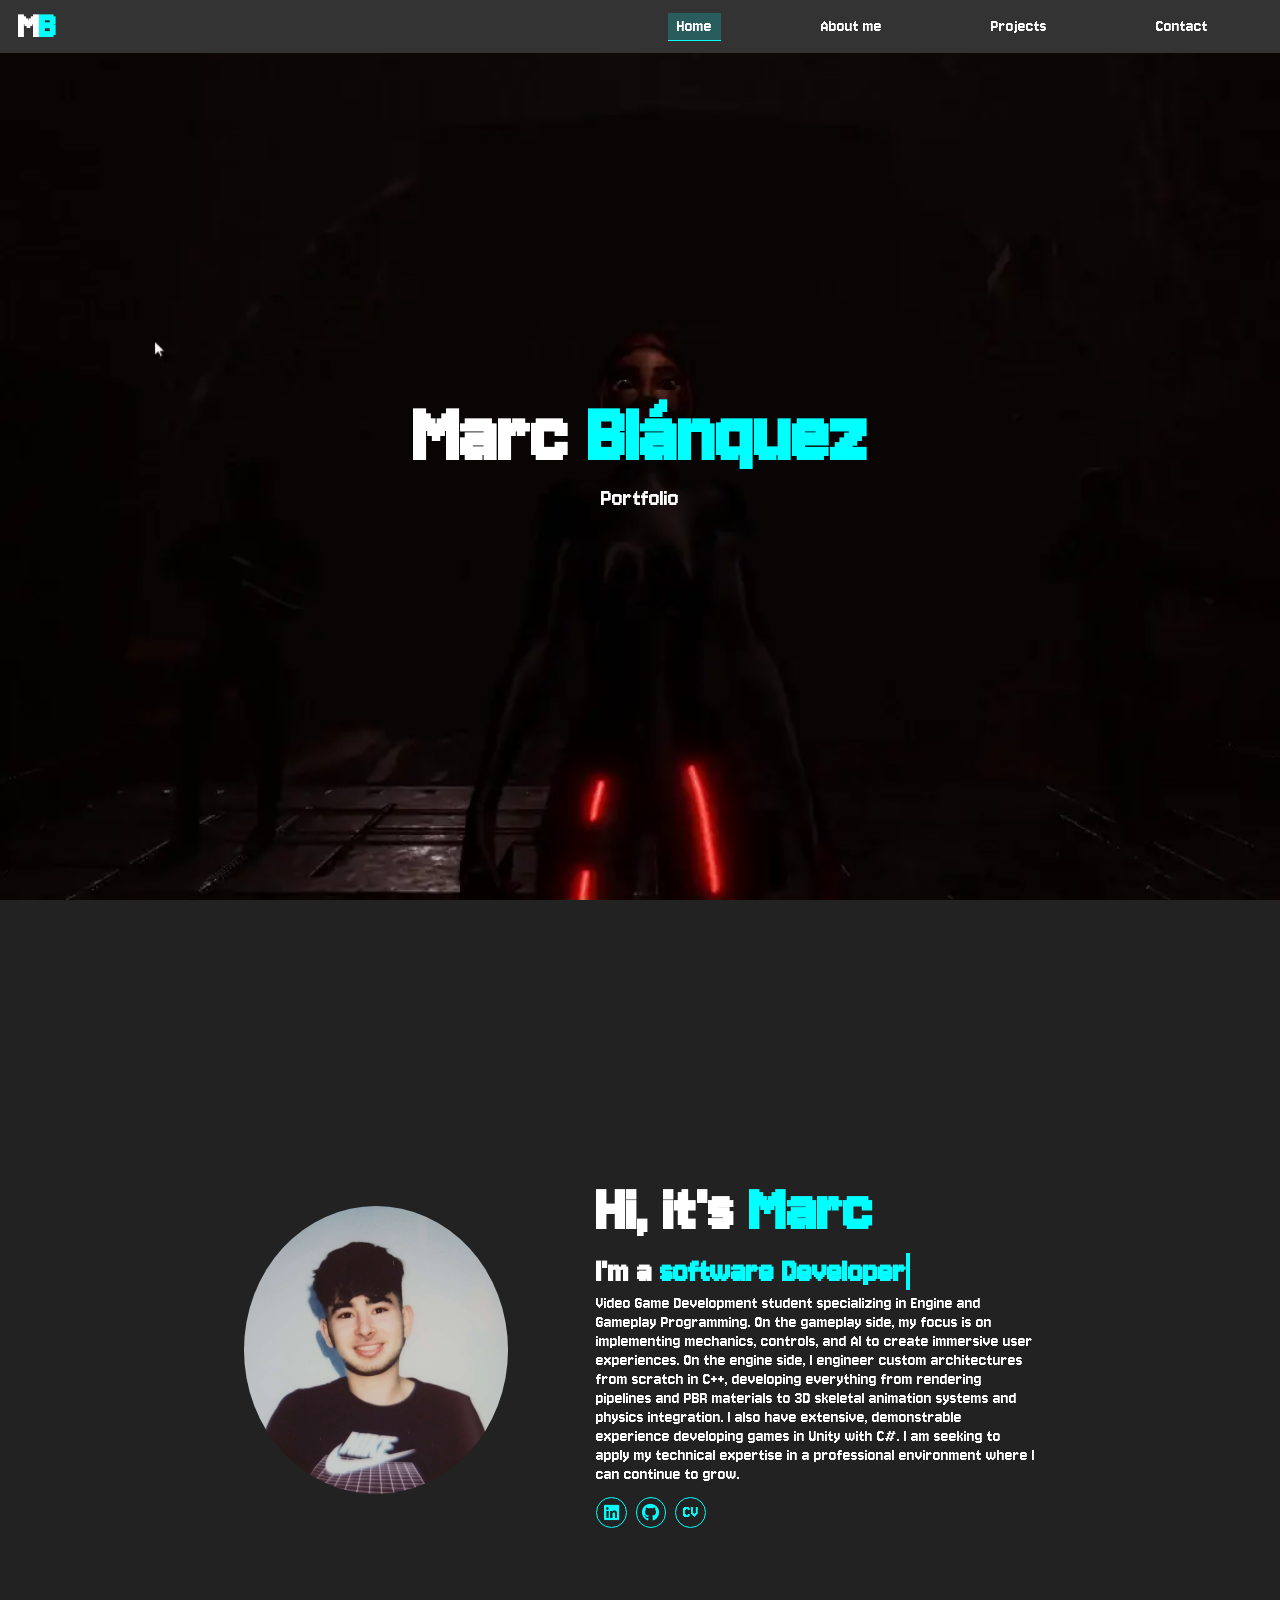
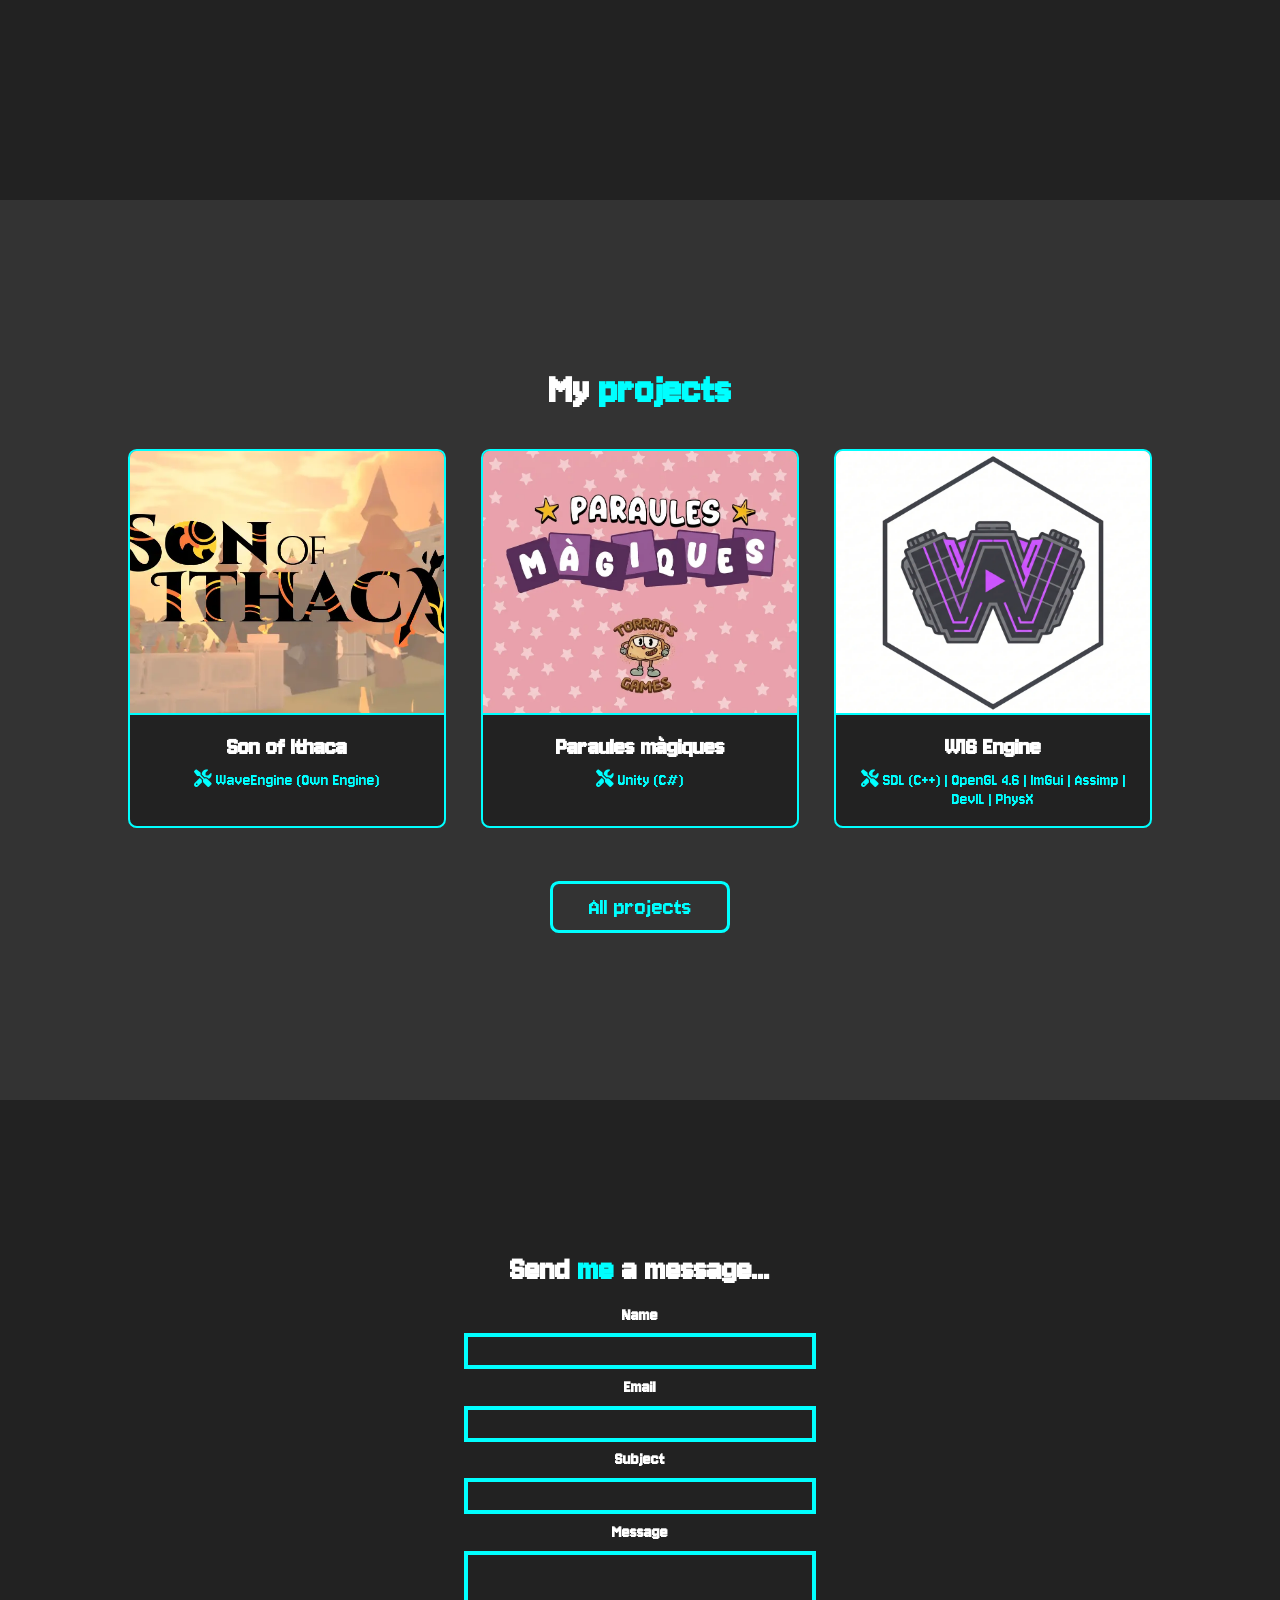
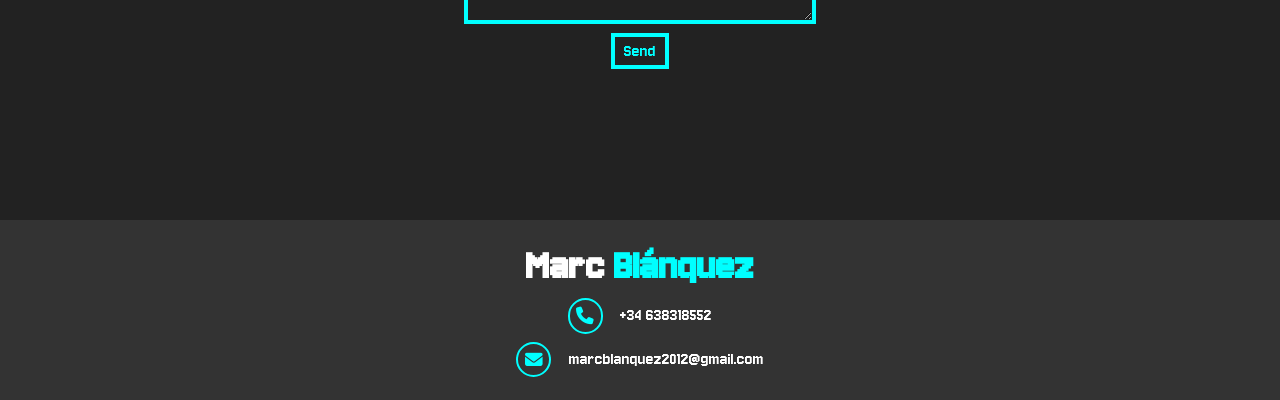
==== commit e961c1e0: "About-me modification" ====
--- a/index.html
+++ b/index.html
@@ -44,7 +44,7 @@
                 <div class="about-me-content">
                     <h1>Hi, it's <span>Marc</span></h2>
                     <h3 class="typing-text">I'm a <span></span></h3>
-                    <p>Video Game Development student specializing in Engine and Gameplay Programming. On the gameplay side, my focus is on implementing tight mechanics, controls, and AI to create immersive user experiences. On the engine side, I engineer complete custom architectures from scratch in C++, developing everything from advanced rendering pipelines and PBR materials to 3D skeletal animation systems and physics integration, utilizing low-level APIs like OpenGL, SDL, PhysX... I also have extensive, demonstrable experience developing full games in Unity with C#. I am seeking to apply my comprehensive technical expertise in a professional environment where I can continue to grow.</p>
+                    <p>Video Game Development student specializing in Engine and Gameplay Programming. On the gameplay side, my focus is on implementing mechanics, controls, and AI to create immersive user experiences. On the engine side, I engineer custom architectures from scratch in C++, developing everything from rendering pipelines and PBR materials to 3D skeletal animation systems and physics integration. I also have extensive, demonstrable experience developing games in Unity with C#. I am seeking to apply my technical expertise in a professional environment where I can continue to grow.</p>
                     <div class="about-me-icons">
                         <a href="https://linkedin.com/in/marc-blanquez-padilla-b49224221"><i class="fa-brands fa-linkedin"></i></a>
                         <a href="https://github.com/MarcBlanquezPadilla"><i class="fa-brands fa-github"></i></a>
--- a/css/index.css
+++ b/css/index.css
@@ -238,11 +238,14 @@
 }
 
 @keyframes words {
-    0%,50% {
+    0%,33% {
         content:"student";
     }
-    51%,100% {
+    34%,66% {
         content:"gameplay programmer";
+    }
+    67%,100% {
+        content:"engine programmer";
     }
 }
 
